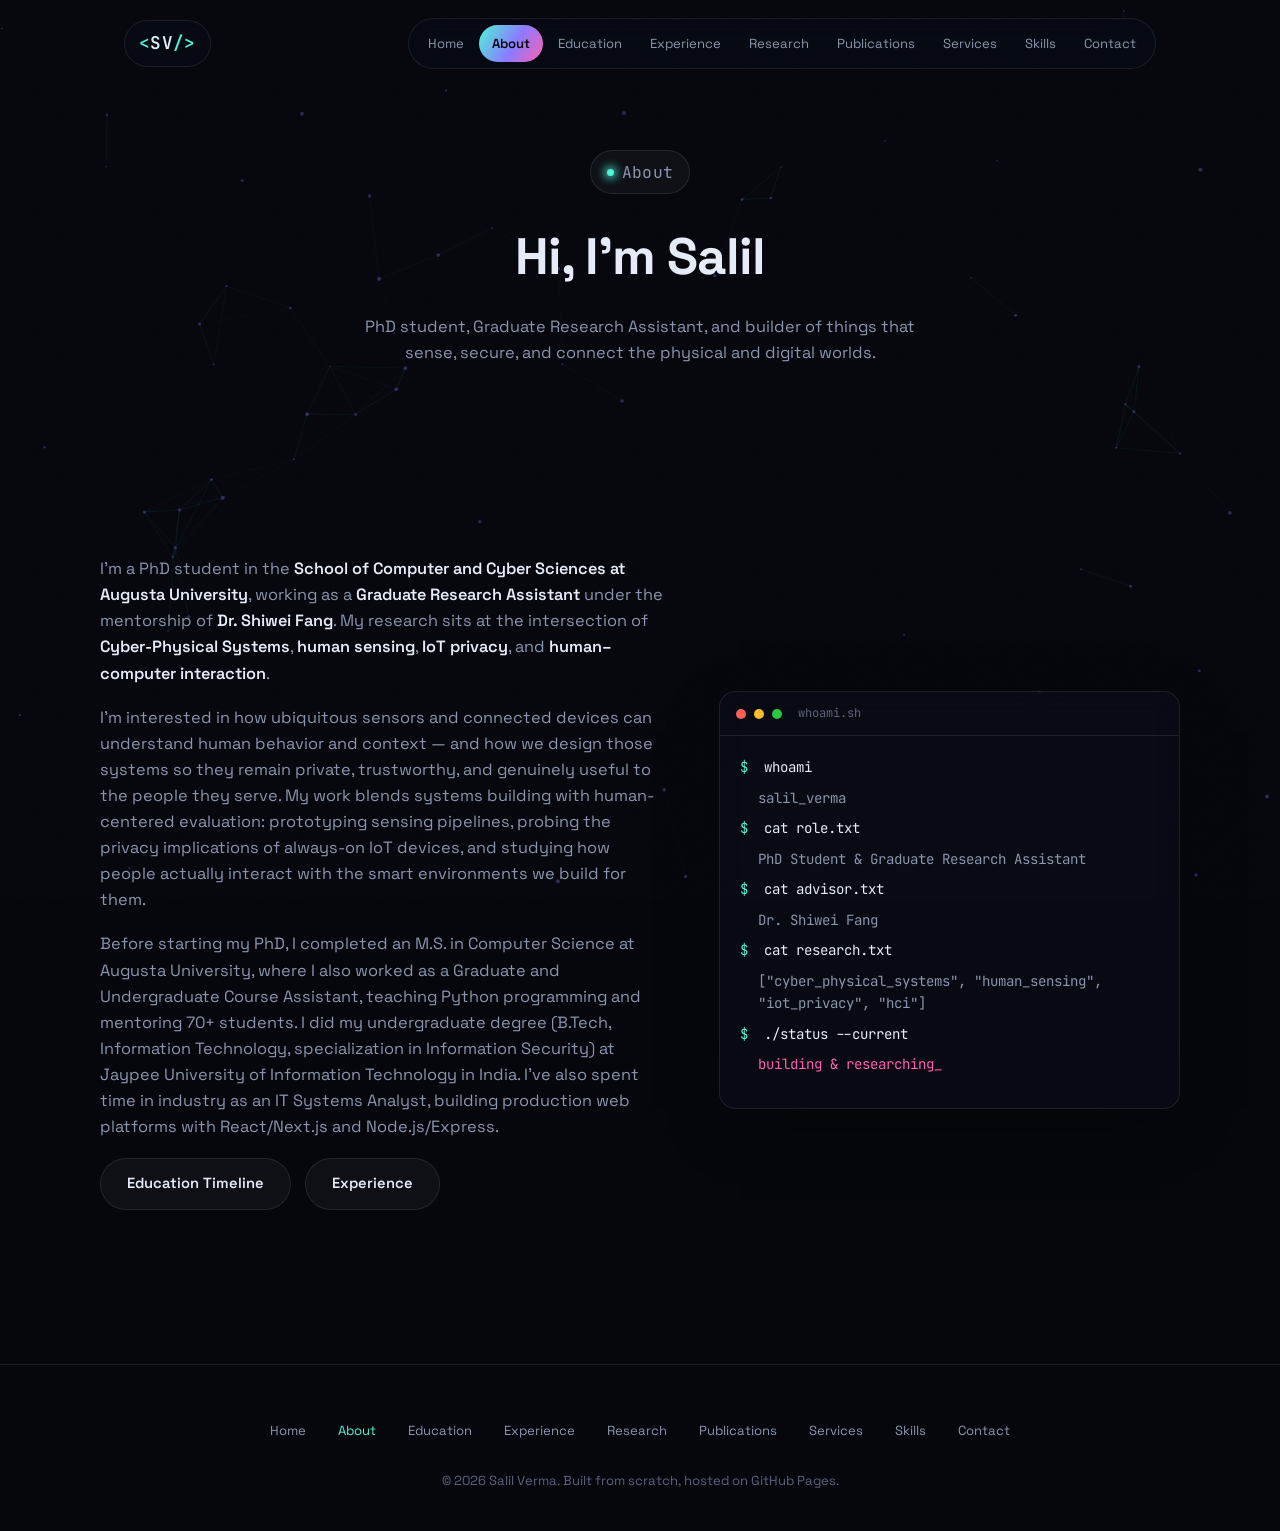
==== about.html @ 70253da7 "Split site into per-section pages; add education, experience, services Restructures the single-page " ====
<!DOCTYPE html>
<html lang="en">
<head>
<meta charset="UTF-8">
<meta name="viewport" content="width=device-width, initial-scale=1.0, viewport-fit=cover">
<title>About Salil Verma — PhD Student, Augusta University</title>
<meta name="description" content="About Salil Verma, PhD student and Graduate Research Assistant at the School of Computer and Cyber Sciences, Augusta University, working on human sensing, IoT privacy, and HCI under Dr. Shiwei Fang.">
<meta name="author" content="Salil Verma">
<meta name="robots" content="index, follow">
<link rel="canonical" href="https://salil5911.github.io/Personal_Web/about.html">

<meta property="og:type" content="profile">
<meta property="og:title" content="About Salil Verma — PhD Student, Augusta University">
<meta property="og:description" content="PhD student and Graduate Research Assistant at the School of Computer and Cyber Sciences, Augusta University, working on human sensing, IoT privacy, and HCI.">
<meta property="og:url" content="https://salil5911.github.io/Personal_Web/about.html">
<meta property="og:image" content="https://salil5911.github.io/Personal_Web/assets/img/og-image.png">
<meta property="og:site_name" content="Salil Verma">

<meta name="twitter:card" content="summary_large_image">
<meta name="twitter:title" content="About Salil Verma — PhD Student, Augusta University">
<meta name="twitter:description" content="PhD student and Graduate Research Assistant at the School of Computer and Cyber Sciences, Augusta University, working on human sensing, IoT privacy, and HCI.">
<meta name="twitter:image" content="https://salil5911.github.io/Personal_Web/assets/img/og-image.png">

<link rel="icon" type="image/svg+xml" href="assets/img/favicon.svg">
<link rel="preconnect" href="https://fonts.googleapis.com">
<link rel="preconnect" href="https://fonts.gstatic.com" crossorigin>
<link href="https://fonts.googleapis.com/css2?family=Space+Grotesk:wght@400;500;600;700&family=JetBrains+Mono:wght@400;500;600&display=swap" rel="stylesheet">
<link rel="stylesheet" href="assets/css/style.css">

<script type="application/ld+json">
{
  "@context": "https://schema.org",
  "@type": "ProfilePage",
  "mainEntity": {
    "@type": "Person",
    "name": "Salil Verma",
    "url": "https://salil5911.github.io/Personal_Web/",
    "email": "mailto:salverma@augusta.edu",
    "jobTitle": "PhD Student",
    "affiliation": { "@type": "CollegeOrUniversity", "name": "Augusta University, School of Computer and Cyber Sciences" },
    "knowsAbout": ["Human Sensing", "IoT Privacy", "Human-Computer Interaction", "Cyber-Physical Systems"],
    "sameAs": ["https://scholar.google.com/citations?user=LxXRFHMAAAAJ&hl=en", "https://github.com/salil5911"]
  }
}
</script>
</head>
<body>

<div class="noise-overlay" aria-hidden="true"></div>
<canvas id="net-canvas" aria-hidden="true"></canvas>
<div class="progress-bar" id="progress-bar" aria-hidden="true"></div>

<header class="nav-wrap">
  <nav class="nav" aria-label="Primary">
    <a href="index.html" class="nav-logo" aria-label="Salil Verma — home">
      <span class="nav-logo-bracket">&lt;</span>SV<span class="nav-logo-bracket">/&gt;</span>
    </a>
    <button class="nav-toggle" id="nav-toggle" aria-expanded="false" aria-controls="nav-links" aria-label="Toggle menu">
      <span></span><span></span><span></span>
    </button>
    <ul class="nav-links" id="nav-links">
      <li><a href="index.html">Home</a></li>
      <li><a href="about.html" class="active">About</a></li>
      <li><a href="education.html">Education</a></li>
      <li><a href="experience.html">Experience</a></li>
      <li><a href="research.html">Research</a></li>
      <li><a href="publications.html">Publications</a></li>
      <li><a href="services.html">Services</a></li>
      <li><a href="skills.html">Skills</a></li>
      <li><a href="contact.html">Contact</a></li>
    </ul>
  </nav>
</header>

<main>

  <section class="page-hero">
    <div class="page-hero-inner">
      <p class="hero-eyebrow reveal">
        <span class="dot-live" aria-hidden="true"></span>
        About
      </p>
      <h1 class="reveal">Hi, I'm Salil</h1>
      <p class="reveal">
        PhD student, Graduate Research Assistant, and builder of things that sense, secure,
        and connect the physical and digital worlds.
      </p>
    </div>
  </section>

  <section class="section">
    <div class="section-inner">
      <div class="about-grid">
        <div class="about-copy reveal">
          <p>
            I'm a PhD student in the <strong>School of Computer and Cyber Sciences at Augusta University</strong>,
            working as a <strong>Graduate Research Assistant</strong> under the mentorship of
            <strong>Dr. Shiwei Fang</strong>. My research sits at the intersection of
            <strong>Cyber-Physical Systems</strong>, <strong>human sensing</strong>, <strong>IoT privacy</strong>,
            and <strong>human&#8211;computer interaction</strong>.
          </p>
          <p>
            I'm interested in how ubiquitous sensors and connected devices can understand human behavior and
            context &mdash; and how we design those systems so they remain private, trustworthy, and genuinely
            useful to the people they serve. My work blends systems building with human-centered evaluation:
            prototyping sensing pipelines, probing the privacy implications of always-on IoT devices, and studying
            how people actually interact with the smart environments we build for them.
          </p>
          <p>
            Before starting my PhD, I completed an M.S. in Computer Science at Augusta University, where I also
            worked as a Graduate and Undergraduate Course Assistant, teaching Python programming and mentoring
            70+ students. I did my undergraduate degree (B.Tech, Information Technology, specialization in
            Information Security) at Jaypee University of Information Technology in India. I've also spent time
            in industry as an IT Systems Analyst, building production web platforms with React/Next.js and
            Node.js/Express.
          </p>
          <div class="hero-actions" style="justify-content:flex-start; margin-top: 8px;">
            <a class="btn btn-ghost" href="education.html">Education Timeline</a>
            <a class="btn btn-ghost" href="experience.html">Experience</a>
          </div>
        </div>
        <div class="about-terminal reveal" aria-hidden="true">
          <div class="terminal">
            <div class="terminal-bar">
              <span class="dot dot-r"></span><span class="dot dot-y"></span><span class="dot dot-g"></span>
              <span class="terminal-title">whoami.sh</span>
            </div>
            <div class="terminal-body">
              <p><span class="prompt">$</span> whoami</p>
              <p class="out">salil_verma</p>
              <p><span class="prompt">$</span> cat role.txt</p>
              <p class="out">PhD Student &amp; Graduate Research Assistant</p>
              <p><span class="prompt">$</span> cat advisor.txt</p>
              <p class="out">Dr. Shiwei Fang</p>
              <p><span class="prompt">$</span> cat research.txt</p>
              <p class="out">["cyber_physical_systems", "human_sensing", "iot_privacy", "hci"]</p>
              <p><span class="prompt">$</span> ./status --current</p>
              <p class="out out-accent">building &amp; researching<span class="blink-block">_</span></p>
            </div>
          </div>
        </div>
      </div>
    </div>
  </section>

</main>

<footer class="site-footer">
  <nav class="footer-links" aria-label="Footer">
    <a href="index.html">Home</a>
    <a href="about.html" class="active">About</a>
    <a href="education.html">Education</a>
    <a href="experience.html">Experience</a>
    <a href="research.html">Research</a>
    <a href="publications.html">Publications</a>
    <a href="services.html">Services</a>
    <a href="skills.html">Skills</a>
    <a href="contact.html">Contact</a>
  </nav>
  <p>&copy; <span id="year"></span> Salil Verma. Built from scratch, hosted on GitHub Pages.</p>
</footer>

<script src="assets/js/main.js"></script>
</body>
</html>
---- assets/css/style.css ----
/* ---------- design tokens ---------- */
:root {
  --bg: #05070d;
  --bg-alt: #080b14;
  --surface: rgba(255, 255, 255, 0.04);
  --surface-border: rgba(255, 255, 255, 0.09);
  --text: #e6ecf7;
  --text-dim: #8b95ab;
  --text-dimmer: #5c637a;
  --cyan: #4ff3d6;
  --violet: #8b7bff;
  --pink: #ff5fb0;
  --gradient: linear-gradient(120deg, var(--cyan), var(--violet) 55%, var(--pink));
  --font-display: "Space Grotesk", system-ui, sans-serif;
  --font-mono: "JetBrains Mono", ui-monospace, "SFMono-Regular", monospace;
  --container: 1080px;
  --radius: 16px;
  color-scheme: dark;
}

/* ---------- reset ---------- */
* { box-sizing: border-box; }
html { scroll-behavior: smooth; }
body {
  margin: 0;
  background: var(--bg);
  color: var(--text);
  font-family: var(--font-display);
  line-height: 1.6;
  -webkit-font-smoothing: antialiased;
  overflow-x: hidden;
}
img { max-width: 100%; display: block; }
a { color: inherit; text-decoration: none; }
ul { list-style: none; margin: 0; padding: 0; }
h1, h2, h3, p { margin: 0; }
[hidden] { display: none !important; }

@media (prefers-reduced-motion: reduce) {
  html { scroll-behavior: auto; }
  * { animation-duration: 0.001ms !important; animation-iteration-count: 1 !important; transition-duration: 0.001ms !important; }
}

/* ---------- background layers ---------- */
#net-canvas {
  position: fixed;
  inset: 0;
  z-index: 0;
  width: 100%;
  height: 100%;
  opacity: 0.55;
}

.noise-overlay {
  position: fixed;
  inset: 0;
  z-index: 1;
  pointer-events: none;
  opacity: 0.035;
  mix-blend-mode: overlay;
  background-image: url("data:image/svg+xml,%3Csvg xmlns='http://www.w3.org/2000/svg' width='120' height='120'%3E%3Cfilter id='n'%3E%3CfeTurbulence type='fractalNoise' baseFrequency='0.9' numOctaves='2' stitchTiles='stitch'/%3E%3C/filter%3E%3Crect width='100%25' height='100%25' filter='url(%23n)'/%3E%3C/svg%3E");
}

.progress-bar {
  position: fixed;
  top: 0; left: 0;
  height: 2px;
  width: 0%;
  background: var(--gradient);
  z-index: 60;
  transition: width 0.1s linear;
}

/* ---------- nav ---------- */
.nav-wrap {
  position: fixed;
  top: 0; left: 0; right: 0;
  z-index: 50;
  padding: env(safe-area-inset-top, 0px) 0 0;
}
.nav {
  max-width: var(--container);
  margin: 0 auto;
  display: flex;
  align-items: center;
  justify-content: space-between;
  padding: 18px 24px;
}
.nav-logo {
  font-family: var(--font-mono);
  font-weight: 600;
  font-size: 1.1rem;
  letter-spacing: 0.02em;
  padding: 8px 14px;
  border-radius: 999px;
  background: rgba(8, 12, 22, 0.6);
  backdrop-filter: blur(12px);
  border: 1px solid var(--surface-border);
}
.nav-logo-bracket { color: var(--cyan); }

.nav-links {
  display: flex;
  gap: 2px;
  padding: 6px;
  border-radius: 999px;
  background: rgba(8, 12, 22, 0.6);
  backdrop-filter: blur(12px);
  border: 1px solid var(--surface-border);
}
.nav-links a {
  display: block;
  padding: 8px 13px;
  font-size: 0.82rem;
  white-space: nowrap;
  color: var(--text-dim);
  border-radius: 999px;
  transition: color 0.25s ease, background 0.25s ease;
}
.nav-links a:hover { color: var(--text); }
.nav-links a.active {
  color: var(--bg);
  background: var(--gradient);
  font-weight: 600;
}

.nav-toggle {
  display: none;
  flex-direction: column;
  justify-content: center;
  gap: 5px;
  width: 40px;
  height: 40px;
  border-radius: 10px;
  border: 1px solid var(--surface-border);
  background: rgba(8, 12, 22, 0.6);
  cursor: pointer;
}
.nav-toggle span {
  display: block;
  width: 18px;
  height: 2px;
  margin: 0 auto;
  background: var(--text);
  transition: transform 0.25s ease, opacity 0.25s ease;
}
.nav-toggle[aria-expanded="true"] span:nth-child(1) { transform: translateY(7px) rotate(45deg); }
.nav-toggle[aria-expanded="true"] span:nth-child(2) { opacity: 0; }
.nav-toggle[aria-expanded="true"] span:nth-child(3) { transform: translateY(-7px) rotate(-45deg); }

/* ---------- layout helpers ---------- */
main, header, footer { position: relative; z-index: 2; }

.section { padding: 120px 24px; }
.section-alt { background: linear-gradient(180deg, transparent, rgba(139, 123, 255, 0.035) 30%, rgba(139, 123, 255, 0.035) 70%, transparent); }
.section-inner { max-width: var(--container); margin: 0 auto; }

.section-title {
  font-size: clamp(1.6rem, 3vw, 2.1rem);
  font-weight: 600;
  margin-bottom: 48px;
  display: flex;
  align-items: baseline;
  gap: 14px;
}
.tag-num {
  font-family: var(--font-mono);
  font-size: 0.95rem;
  color: var(--cyan);
  opacity: 0.8;
}

/* ---------- hero ---------- */
.hero {
  min-height: 100svh;
  display: flex;
  flex-direction: column;
  align-items: center;
  justify-content: center;
  padding: 140px 24px 80px;
  text-align: center;
  position: relative;
}
.hero-inner { max-width: 760px; }

.hero-eyebrow {
  display: inline-flex;
  align-items: center;
  gap: 8px;
  font-family: var(--font-mono);
  font-size: 0.8rem;
  color: var(--text-dim);
  letter-spacing: 0.02em;
  padding: 8px 16px;
  border-radius: 999px;
  border: 1px solid var(--surface-border);
  background: var(--surface);
  margin-bottom: 28px;
}
.dot-live {
  width: 7px; height: 7px;
  border-radius: 50%;
  background: var(--cyan);
  box-shadow: 0 0 10px 2px var(--cyan);
  animation: pulse 2s ease-in-out infinite;
}
@keyframes pulse { 0%, 100% { opacity: 1; } 50% { opacity: 0.35; } }

.hero-title {
  font-size: clamp(2.4rem, 7vw, 4.6rem);
  font-weight: 700;
  line-height: 1.08;
  letter-spacing: -0.02em;
  display: flex;
  flex-direction: column;
  gap: 4px;
  margin-bottom: 20px;
}
.hero-hello {
  font-size: clamp(1.1rem, 2.4vw, 1.5rem);
  font-weight: 500;
  color: var(--text-dim);
}
.gradient-text {
  background: var(--gradient);
  background-size: 200% 200%;
  -webkit-background-clip: text;
  background-clip: text;
  color: transparent;
  animation: shift 8s ease infinite;
}
@keyframes shift {
  0%, 100% { background-position: 0% 50%; }
  50% { background-position: 100% 50%; }
}

.hero-role {
  font-family: var(--font-mono);
  font-size: clamp(1rem, 2.4vw, 1.3rem);
  color: var(--cyan);
  min-height: 1.6em;
  margin-bottom: 22px;
}
.typed-cursor {
  display: inline-block;
  width: 2px;
  background: var(--cyan);
  margin-left: 3px;
  animation: blink 0.9s step-end infinite;
}
@keyframes blink { 50% { opacity: 0; } }

.hero-desc {
  color: var(--text-dim);
  font-size: 1.02rem;
  max-width: 620px;
  margin: 0 auto 36px;
}

.hero-actions {
  display: flex;
  gap: 14px;
  justify-content: center;
  flex-wrap: wrap;
  margin-bottom: 34px;
}

.btn {
  display: inline-flex;
  align-items: center;
  gap: 10px;
  padding: 13px 26px;
  border-radius: 999px;
  font-size: 0.92rem;
  font-weight: 600;
  border: 1px solid transparent;
  cursor: pointer;
  transition: transform 0.2s ease, box-shadow 0.2s ease, border-color 0.2s ease, background 0.2s ease;
  white-space: nowrap;
}
.btn svg { width: 18px; height: 18px; }
.btn-primary {
  background: var(--gradient);
  color: #050608;
  box-shadow: 0 0 0 0 rgba(79, 243, 214, 0.4);
}
.btn-primary:hover { transform: translateY(-2px); box-shadow: 0 10px 30px -8px rgba(79, 243, 214, 0.45); }
.btn-ghost {
  background: var(--surface);
  border-color: var(--surface-border);
  color: var(--text);
}
.btn-ghost:hover { border-color: var(--cyan); color: var(--cyan); transform: translateY(-2px); }
.btn-wide { width: fit-content; }

.hero-social { display: flex; gap: 18px; justify-content: center; }
.hero-social a {
  width: 42px; height: 42px;
  display: grid; place-items: center;
  border-radius: 50%;
  border: 1px solid var(--surface-border);
  background: var(--surface);
  color: var(--text-dim);
  transition: color 0.2s ease, border-color 0.2s ease, transform 0.2s ease;
}
.hero-social a svg { width: 18px; height: 18px; }
.hero-social a:hover { color: var(--cyan); border-color: var(--cyan); transform: translateY(-3px); }

.scroll-cue {
  position: absolute;
  bottom: 36px;
  left: 50%;
  transform: translateX(-50%);
  display: flex;
  flex-direction: column;
  align-items: center;
  gap: 10px;
  color: var(--text-dimmer);
  font-family: var(--font-mono);
  font-size: 0.7rem;
  letter-spacing: 0.15em;
  text-transform: uppercase;
}
.scroll-cue-line {
  width: 1px; height: 34px;
  background: linear-gradient(var(--cyan), transparent);
  animation: scrollcue 2s ease-in-out infinite;
}
@keyframes scrollcue { 0% { opacity: 0.2; } 50% { opacity: 1; } 100% { opacity: 0.2; } }

/* ---------- about ---------- */
.about-grid {
  display: grid;
  grid-template-columns: 1.1fr 0.9fr;
  gap: 56px;
  align-items: center;
}
.about-copy p { color: var(--text-dim); margin-bottom: 18px; font-size: 1.02rem; }
.about-copy strong { color: var(--text); font-weight: 600; }

.terminal {
  border-radius: var(--radius);
  overflow: hidden;
  border: 1px solid var(--surface-border);
  background: rgba(10, 13, 22, 0.75);
  backdrop-filter: blur(14px);
  box-shadow: 0 20px 60px -20px rgba(0, 0, 0, 0.6);
}
.terminal-bar {
  display: flex;
  align-items: center;
  gap: 8px;
  padding: 12px 16px;
  border-bottom: 1px solid var(--surface-border);
}
.dot { width: 10px; height: 10px; border-radius: 50%; }
.dot-r { background: #ff5f57; }
.dot-y { background: #febc2e; }
.dot-g { background: #28c840; }
.terminal-title {
  margin-left: 8px;
  font-family: var(--font-mono);
  font-size: 0.75rem;
  color: var(--text-dimmer);
}
.terminal-body { padding: 20px 20px 24px; font-family: var(--font-mono); font-size: 0.88rem; }
.terminal-body p { margin-bottom: 8px; }
.prompt { color: var(--cyan); margin-right: 8px; }
.out { color: var(--text-dim); margin-bottom: 16px; padding-left: 18px; }
.out-accent { color: var(--pink); }
.blink-block { animation: blink 0.9s step-end infinite; }

/* ---------- cards ---------- */
.card-grid {
  display: grid;
  grid-template-columns: repeat(3, 1fr);
  gap: 24px;
}
.card {
  padding: 32px 26px;
  border-radius: var(--radius);
  background: var(--surface);
  border: 1px solid var(--surface-border);
  backdrop-filter: blur(10px);
  transition: transform 0.3s ease, border-color 0.3s ease, background 0.3s ease;
}
.card:hover {
  transform: translateY(-6px);
  border-color: rgba(79, 243, 214, 0.35);
  background: rgba(255, 255, 255, 0.06);
}
.card-icon {
  width: 48px; height: 48px;
  display: grid; place-items: center;
  border-radius: 12px;
  margin-bottom: 20px;
  color: var(--cyan);
  background: linear-gradient(135deg, rgba(79, 243, 214, 0.12), rgba(139, 123, 255, 0.12));
  border: 1px solid rgba(79, 243, 214, 0.2);
}
.card-icon svg { width: 24px; height: 24px; }
.card h3 { font-size: 1.1rem; font-weight: 600; margin-bottom: 10px; }
.card p { color: var(--text-dim); font-size: 0.94rem; }

/* ---------- publications ---------- */
.pub-panel {
  display: flex;
  align-items: center;
  justify-content: space-between;
  gap: 32px;
  flex-wrap: wrap;
  padding: 44px;
  border-radius: 20px;
  background: linear-gradient(135deg, rgba(79, 243, 214, 0.06), rgba(139, 123, 255, 0.06));
  border: 1px solid var(--surface-border);
}
.pub-panel-text { flex: 1; min-width: 260px; color: var(--text-dim); font-size: 1.02rem; }

/* ---------- skills ---------- */
.skills-wrap { display: grid; gap: 32px; }
.skill-group h3 {
  font-family: var(--font-mono);
  font-size: 0.85rem;
  color: var(--text-dimmer);
  text-transform: uppercase;
  letter-spacing: 0.08em;
  margin-bottom: 14px;
}
.chip-row { display: flex; flex-wrap: wrap; gap: 10px; }
.chip {
  padding: 9px 16px;
  border-radius: 999px;
  font-size: 0.86rem;
  border: 1px solid var(--surface-border);
  background: var(--surface);
  color: var(--text-dim);
  transition: color 0.2s ease, border-color 0.2s ease;
}
.chip:hover { color: var(--cyan); border-color: var(--cyan); }

/* ---------- contact ---------- */
.contact-grid { text-align: center; }
.contact-lead {
  max-width: 520px;
  margin: 0 auto 36px;
  color: var(--text-dim);
  font-size: 1.05rem;
}
.contact-links {
  display: flex;
  gap: 16px;
  justify-content: center;
  flex-wrap: wrap;
}
.contact-link {
  display: inline-flex;
  align-items: center;
  gap: 10px;
  padding: 14px 22px;
  border-radius: 999px;
  border: 1px solid var(--surface-border);
  background: var(--surface);
  font-size: 0.92rem;
  font-weight: 500;
  transition: transform 0.2s ease, border-color 0.2s ease, color 0.2s ease;
}
.contact-link svg { width: 18px; height: 18px; color: var(--cyan); }
.contact-link:hover { transform: translateY(-3px); border-color: var(--cyan); color: var(--cyan); }

/* ---------- footer ---------- */
.site-footer {
  padding: 48px 24px 40px;
  padding-bottom: calc(40px + env(safe-area-inset-bottom, 0px));
  text-align: center;
  color: var(--text-dimmer);
  font-size: 0.82rem;
  border-top: 1px solid var(--surface-border);
}
.footer-links {
  display: flex;
  flex-wrap: wrap;
  justify-content: center;
  gap: 8px 4px;
  margin-bottom: 22px;
}
.footer-links a {
  padding: 7px 14px;
  font-size: 0.82rem;
  color: var(--text-dim);
  border-radius: 999px;
  transition: color 0.2s ease, background 0.2s ease;
}
.footer-links a:hover { color: var(--cyan); background: var(--surface); }
.footer-links a.active { color: var(--cyan); }
.site-footer p { max-width: 480px; margin: 0 auto; }

/* ---------- page hero (sub-pages) ---------- */
.page-hero {
  padding: 150px 24px 70px;
  text-align: center;
}
.page-hero-inner { max-width: 720px; margin: 0 auto; }
.page-hero .hero-eyebrow { margin-bottom: 22px; }
.page-hero h1 {
  font-size: clamp(2rem, 5vw, 3.2rem);
  font-weight: 700;
  letter-spacing: -0.02em;
  margin-bottom: 16px;
}
.page-hero p {
  color: var(--text-dim);
  font-size: 1.02rem;
  max-width: 600px;
  margin: 0 auto;
}

/* ---------- explore hub grid (home) ---------- */
.explore-grid {
  display: grid;
  grid-template-columns: repeat(3, 1fr);
  gap: 20px;
}
.explore-card {
  display: flex;
  flex-direction: column;
  gap: 10px;
  padding: 26px;
  border-radius: var(--radius);
  background: var(--surface);
  border: 1px solid var(--surface-border);
  transition: transform 0.3s ease, border-color 0.3s ease, background 0.3s ease;
}
.explore-card:hover { transform: translateY(-6px); border-color: rgba(79, 243, 214, 0.35); background: rgba(255, 255, 255, 0.06); }
.explore-card-top { display: flex; align-items: center; justify-content: space-between; }
.explore-card-icon {
  width: 40px; height: 40px;
  display: grid; place-items: center;
  border-radius: 10px;
  color: var(--cyan);
  background: linear-gradient(135deg, rgba(79, 243, 214, 0.12), rgba(139, 123, 255, 0.12));
  border: 1px solid rgba(79, 243, 214, 0.2);
}
.explore-card-icon svg { width: 20px; height: 20px; }
.explore-card-arrow { color: var(--text-dimmer); transition: transform 0.25s ease, color 0.25s ease; }
.explore-card-arrow svg { width: 18px; height: 18px; }
.explore-card:hover .explore-card-arrow { color: var(--cyan); transform: translate(3px, -3px); }
.explore-card h3 { font-size: 1.05rem; font-weight: 600; }
.explore-card p { color: var(--text-dim); font-size: 0.9rem; }

/* ---------- quick stats strip ---------- */
.stat-strip {
  display: grid;
  grid-template-columns: repeat(4, 1fr);
  gap: 16px;
  margin: 56px 0;
}
.stat-item {
  text-align: center;
  padding: 22px 12px;
  border-radius: var(--radius);
  background: var(--surface);
  border: 1px solid var(--surface-border);
}
.stat-item strong {
  display: block;
  font-size: 1.7rem;
  font-weight: 700;
  background: var(--gradient);
  -webkit-background-clip: text;
  background-clip: text;
  color: transparent;
  margin-bottom: 4px;
}
.stat-item span { font-size: 0.78rem; color: var(--text-dim); }

/* ---------- timeline (education / experience) ---------- */
.timeline { position: relative; padding-left: 32px; }
.timeline::before {
  content: "";
  position: absolute;
  left: 5px; top: 6px; bottom: 6px;
  width: 1px;
  background: linear-gradient(var(--cyan), var(--violet), var(--pink));
  opacity: 0.4;
}
.timeline-item { position: relative; padding-bottom: 44px; }
.timeline-item:last-child { padding-bottom: 0; }
.timeline-dot {
  position: absolute;
  left: -32px; top: 6px;
  width: 11px; height: 11px;
  border-radius: 50%;
  background: var(--bg);
  border: 2px solid var(--cyan);
  box-shadow: 0 0 0 4px rgba(79, 243, 214, 0.12);
}
.timeline-item.is-current .timeline-dot {
  background: var(--cyan);
  box-shadow: 0 0 0 4px rgba(79, 243, 214, 0.22), 0 0 14px 2px var(--cyan);
}
.timeline-card {
  padding: 26px 28px;
  border-radius: var(--radius);
  background: var(--surface);
  border: 1px solid var(--surface-border);
}
.timeline-date {
  display: inline-block;
  font-family: var(--font-mono);
  font-size: 0.76rem;
  letter-spacing: 0.04em;
  color: var(--cyan);
  padding: 4px 12px;
  border-radius: 999px;
  background: rgba(79, 243, 214, 0.08);
  border: 1px solid rgba(79, 243, 214, 0.2);
  margin-bottom: 14px;
}
.timeline-card h3 { font-size: 1.15rem; font-weight: 600; margin-bottom: 4px; }
.timeline-org { color: var(--text-dim); font-size: 0.92rem; margin-bottom: 4px; }
.timeline-meta { color: var(--text-dimmer); font-size: 0.82rem; margin-bottom: 14px; font-family: var(--font-mono); }
.timeline-card ul { display: flex; flex-direction: column; gap: 8px; }
.timeline-card li {
  color: var(--text-dim);
  font-size: 0.92rem;
  padding-left: 18px;
  position: relative;
}
.timeline-card li::before {
  content: "";
  position: absolute;
  left: 0; top: 0.6em;
  width: 6px; height: 1px;
  background: var(--cyan);
}

/* ---------- publications ---------- */
.pub-intro {
  display: flex;
  align-items: center;
  justify-content: space-between;
  gap: 24px;
  flex-wrap: wrap;
  padding: 30px 36px;
  border-radius: 20px;
  background: linear-gradient(135deg, rgba(79, 243, 214, 0.06), rgba(139, 123, 255, 0.06));
  border: 1px solid var(--surface-border);
  margin-bottom: 56px;
}
.pub-intro p { color: var(--text-dim); flex: 1; min-width: 240px; }

.pub-group-title {
  font-family: var(--font-mono);
  font-size: 0.82rem;
  letter-spacing: 0.08em;
  text-transform: uppercase;
  color: var(--text-dimmer);
  margin: 40px 0 18px;
}
.pub-group-title:first-of-type { margin-top: 0; }

.pub-list { display: flex; flex-direction: column; gap: 14px; }
.pub-card {
  padding: 22px 26px;
  border-radius: var(--radius);
  background: var(--surface);
  border: 1px solid var(--surface-border);
  transition: border-color 0.25s ease, background 0.25s ease;
}
.pub-card:hover { border-color: rgba(79, 243, 214, 0.3); background: rgba(255, 255, 255, 0.055); }
.pub-card-title { font-size: 1rem; font-weight: 600; margin-bottom: 8px; line-height: 1.45; }
.pub-card-authors { color: var(--text-dim); font-size: 0.88rem; margin-bottom: 6px; }
.pub-card-authors strong { color: var(--text); font-weight: 600; }
.pub-card-venue { color: var(--text-dimmer); font-size: 0.85rem; font-family: var(--font-mono); }
.pub-card-foot { display: flex; align-items: center; gap: 14px; margin-top: 12px; flex-wrap: wrap; }
.pub-status {
  font-family: var(--font-mono);
  font-size: 0.72rem;
  letter-spacing: 0.04em;
  padding: 3px 10px;
  border-radius: 999px;
  border: 1px solid var(--surface-border);
  color: var(--text-dimmer);
}
.pub-status.is-review { color: var(--violet); border-color: rgba(139, 123, 255, 0.35); }
.pub-status.is-forthcoming { color: var(--pink); border-color: rgba(255, 95, 176, 0.35); }
.pub-doi { font-size: 0.82rem; color: var(--cyan); }
.pub-doi:hover { text-decoration: underline; }

/* ---------- services ---------- */
.service-list { display: flex; flex-direction: column; gap: 18px; }
.service-card {
  display: flex;
  gap: 20px;
  padding: 28px;
  border-radius: var(--radius);
  background: var(--surface);
  border: 1px solid var(--surface-border);
}
.service-icon {
  flex-shrink: 0;
  width: 46px; height: 46px;
  display: grid; place-items: center;
  border-radius: 12px;
  color: var(--cyan);
  background: linear-gradient(135deg, rgba(79, 243, 214, 0.12), rgba(139, 123, 255, 0.12));
  border: 1px solid rgba(79, 243, 214, 0.2);
}
.service-icon svg { width: 22px; height: 22px; }
.service-body h3 { font-size: 1.05rem; font-weight: 600; margin-bottom: 6px; }
.service-body p { color: var(--text-dim); font-size: 0.92rem; margin-bottom: 10px; }
.service-tag {
  display: inline-block;
  font-family: var(--font-mono);
  font-size: 0.72rem;
  color: var(--text-dimmer);
  padding: 3px 10px;
  border-radius: 999px;
  border: 1px solid var(--surface-border);
  margin-right: 8px;
}
.service-link { color: var(--cyan); font-size: 0.88rem; }
.service-link:hover { text-decoration: underline; }

/* ---------- reveal animation ---------- */
.reveal {
  opacity: 0;
  transform: translateY(24px);
  transition: opacity 0.7s ease, transform 0.7s ease;
}
.reveal.is-visible { opacity: 1; transform: translateY(0); }
.hero .reveal { transition-delay: calc(var(--reveal-i, 0) * 0.08s); }

/* ---------- responsive ---------- */
@media (max-width: 860px) {
  .about-grid { grid-template-columns: 1fr; }
  .card-grid { grid-template-columns: 1fr; }
  .explore-grid { grid-template-columns: 1fr 1fr; }
  .stat-strip { grid-template-columns: 1fr 1fr; }
  .service-card { flex-direction: column; }
}

@media (max-width: 520px) {
  .explore-grid { grid-template-columns: 1fr; }
  .timeline { padding-left: 24px; }
  .timeline-dot { left: -24px; }
}

@media (max-width: 1040px) {
  .nav-toggle { display: flex; }
  .nav-links {
    position: absolute;
    top: calc(100% + 10px);
    right: 24px;
    left: 24px;
    flex-direction: column;
    gap: 2px;
    padding: 10px;
    border-radius: 18px;
    opacity: 0;
    pointer-events: none;
    transform: translateY(-8px);
    transition: opacity 0.25s ease, transform 0.25s ease;
  }
  .nav-links.is-open {
    opacity: 1;
    pointer-events: auto;
    transform: translateY(0);
  }
  .nav-links a { padding: 12px 16px; }
  .section { padding: 90px 20px; }
  .pub-panel { padding: 30px 24px; justify-content: center; text-align: center; }
}

@media (max-width: 420px) {
  .hero-social { gap: 12px; }
}
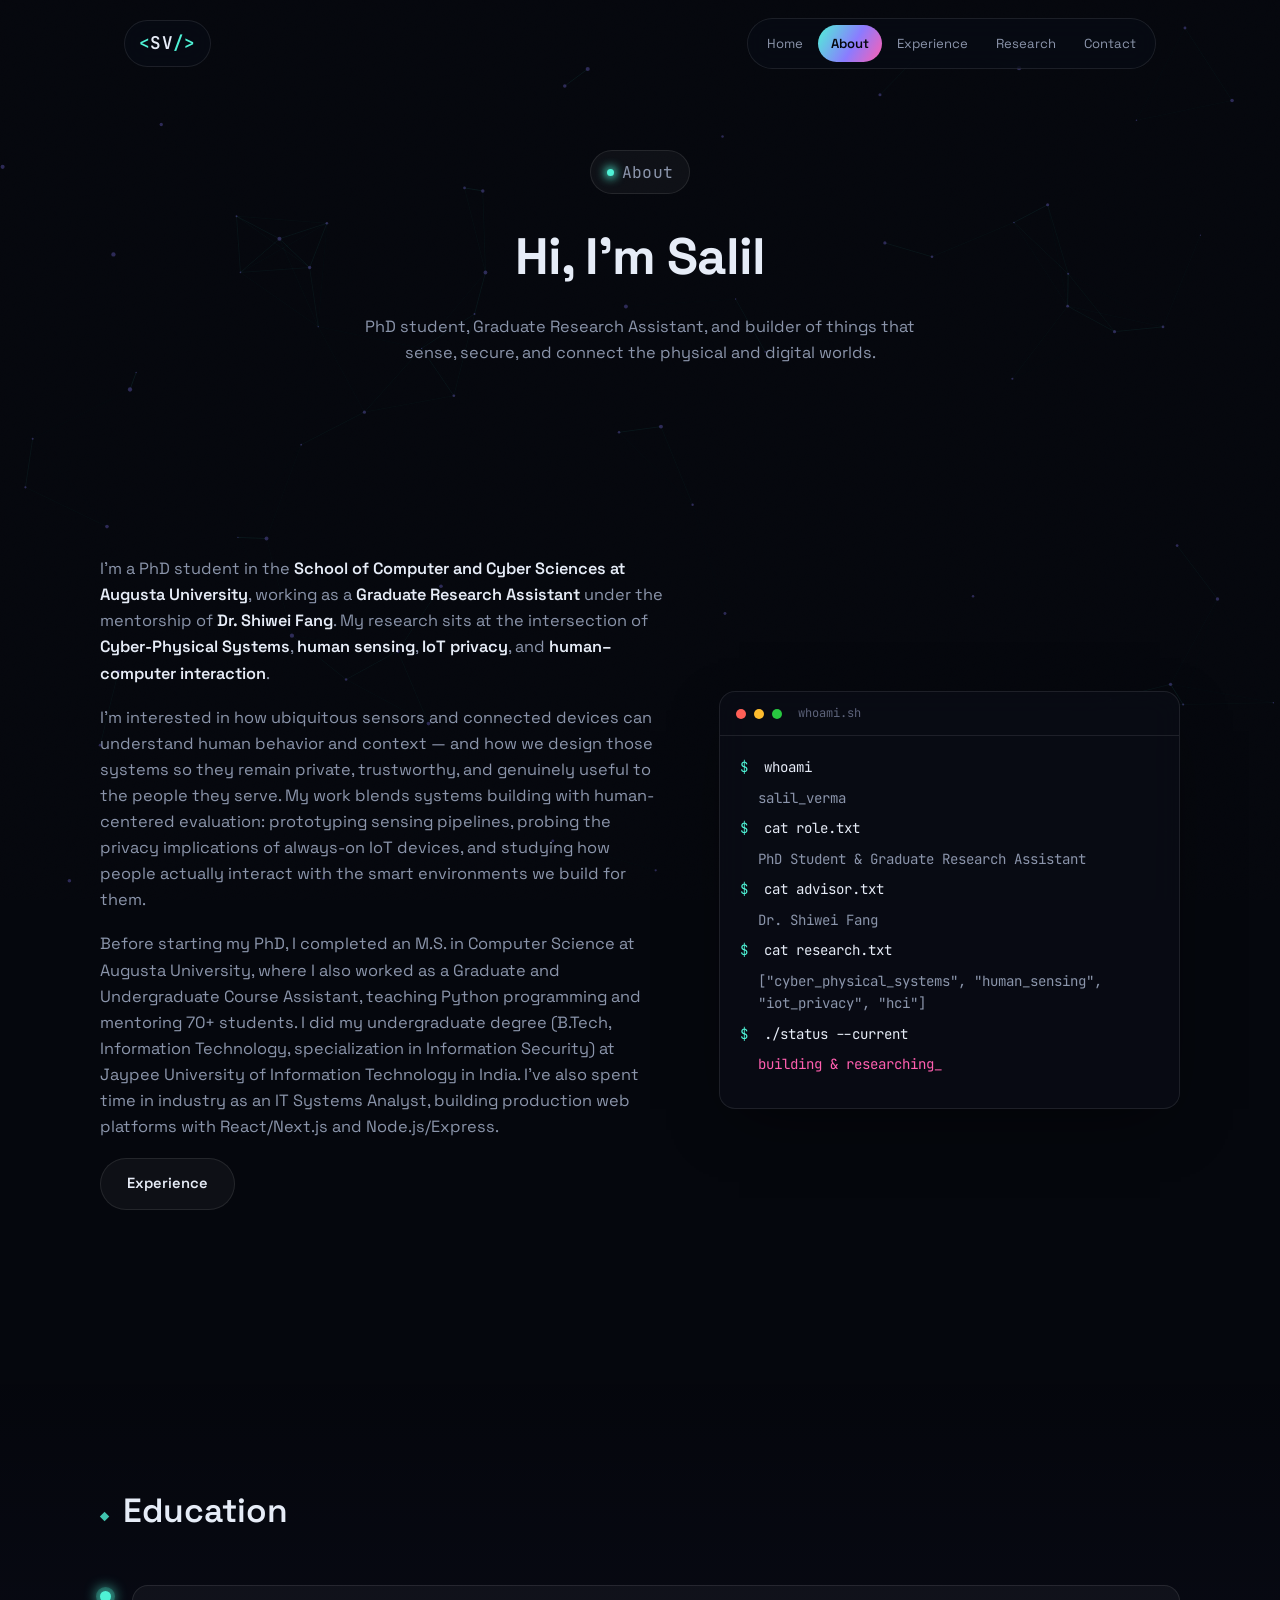
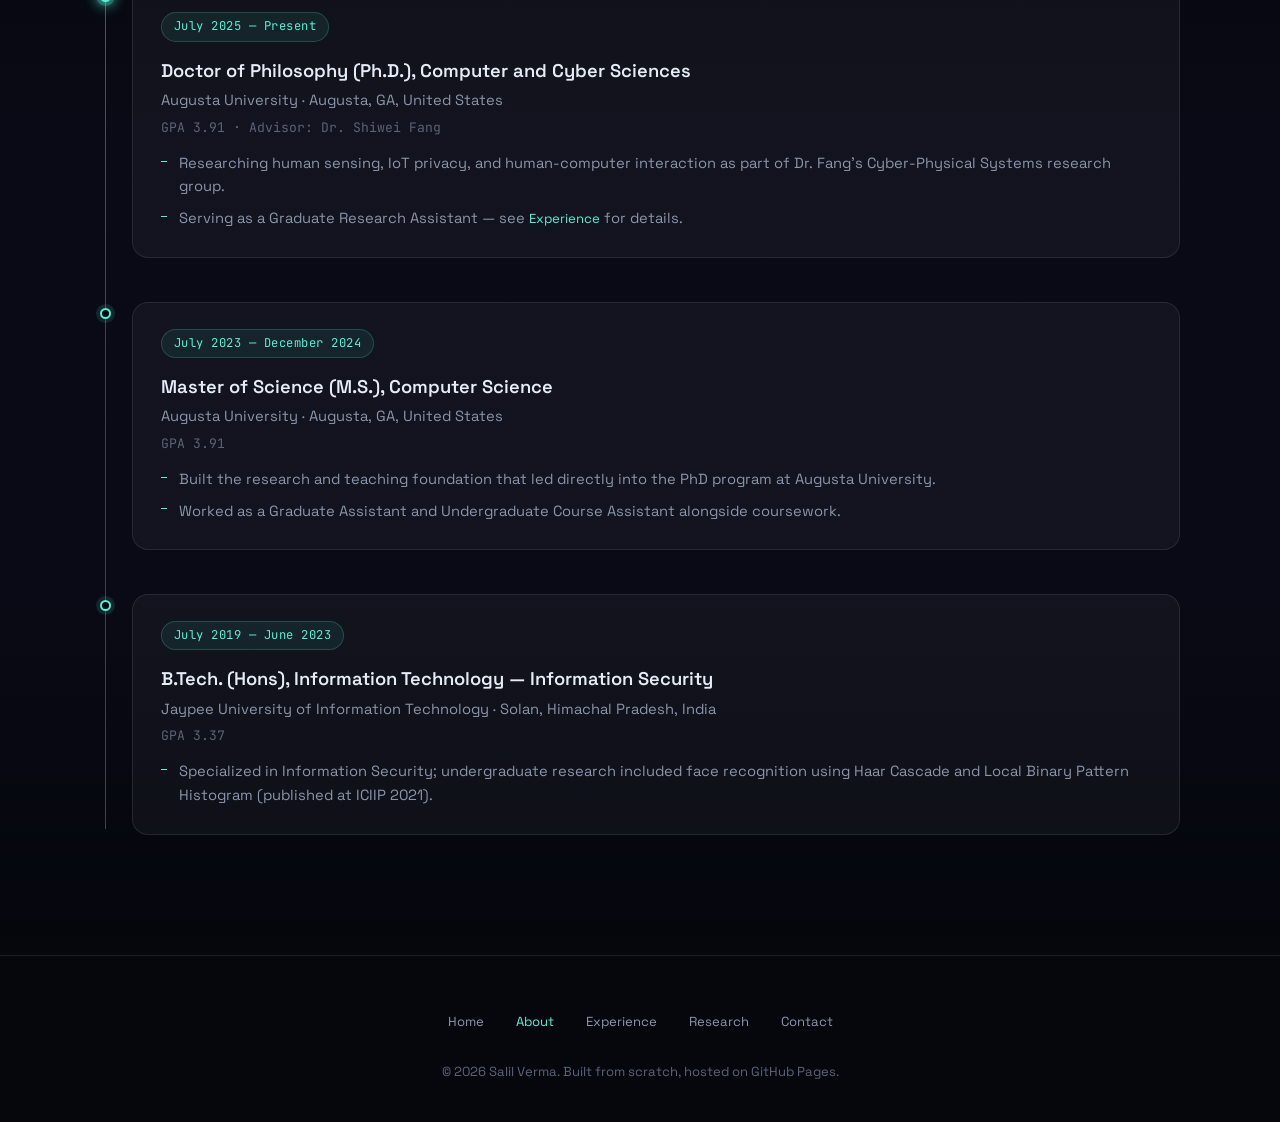
==== commit b44d0a0b: "Consolidate nav to Home/About/Experience/Research/Contact Removes Education, Skills, Publications, a" ====
--- a/about.html
+++ b/about.html
@@ -4,7 +4,7 @@
 <meta charset="UTF-8">
 <meta name="viewport" content="width=device-width, initial-scale=1.0, viewport-fit=cover">
 <title>About Salil Verma — PhD Student, Augusta University</title>
-<meta name="description" content="About Salil Verma, PhD student and Graduate Research Assistant at the School of Computer and Cyber Sciences, Augusta University, working on human sensing, IoT privacy, and HCI under Dr. Shiwei Fang.">
+<meta name="description" content="About Salil Verma, PhD student and Graduate Research Assistant at the School of Computer and Cyber Sciences, Augusta University: background, research focus, and education (PhD, M.S., B.Tech).">
 <meta name="author" content="Salil Verma">
 <meta name="robots" content="index, follow">
 <link rel="canonical" href="https://salil5911.github.io/Personal_Web/about.html">
@@ -39,6 +39,10 @@
     "jobTitle": "PhD Student",
     "affiliation": { "@type": "CollegeOrUniversity", "name": "Augusta University, School of Computer and Cyber Sciences" },
     "knowsAbout": ["Human Sensing", "IoT Privacy", "Human-Computer Interaction", "Cyber-Physical Systems"],
+    "alumniOf": [
+      { "@type": "CollegeOrUniversity", "name": "Augusta University" },
+      { "@type": "CollegeOrUniversity", "name": "Jaypee University of Information Technology" }
+    ],
     "sameAs": ["https://scholar.google.com/citations?user=LxXRFHMAAAAJ&hl=en", "https://github.com/salil5911"]
   }
 }
@@ -61,12 +65,8 @@
     <ul class="nav-links" id="nav-links">
       <li><a href="index.html">Home</a></li>
       <li><a href="about.html" class="active">About</a></li>
-      <li><a href="education.html">Education</a></li>
       <li><a href="experience.html">Experience</a></li>
       <li><a href="research.html">Research</a></li>
-      <li><a href="publications.html">Publications</a></li>
-      <li><a href="services.html">Services</a></li>
-      <li><a href="skills.html">Skills</a></li>
       <li><a href="contact.html">Contact</a></li>
     </ul>
   </nav>
@@ -115,7 +115,6 @@
             Node.js/Express.
           </p>
           <div class="hero-actions" style="justify-content:flex-start; margin-top: 8px;">
-            <a class="btn btn-ghost" href="education.html">Education Timeline</a>
             <a class="btn btn-ghost" href="experience.html">Experience</a>
           </div>
         </div>
@@ -143,18 +142,64 @@
     </div>
   </section>
 
+  <section class="section section-alt">
+    <div class="section-inner">
+      <h2 class="section-title reveal"><span class="tag-num">&#9670;</span> Education</h2>
+      <div class="timeline">
+
+        <div class="timeline-item is-current reveal">
+          <span class="timeline-dot" aria-hidden="true"></span>
+          <div class="timeline-card">
+            <span class="timeline-date">July 2025 — Present</span>
+            <h3>Doctor of Philosophy (Ph.D.), Computer and Cyber Sciences</h3>
+            <p class="timeline-org">Augusta University &middot; Augusta, GA, United States</p>
+            <p class="timeline-meta">GPA 3.91 &middot; Advisor: Dr. Shiwei Fang</p>
+            <ul>
+              <li>Researching human sensing, IoT privacy, and human-computer interaction as part of Dr. Fang's Cyber-Physical Systems research group.</li>
+              <li>Serving as a Graduate Research Assistant &mdash; see <a href="experience.html" class="pub-doi">Experience</a> for details.</li>
+            </ul>
+          </div>
+        </div>
+
+        <div class="timeline-item reveal">
+          <span class="timeline-dot" aria-hidden="true"></span>
+          <div class="timeline-card">
+            <span class="timeline-date">July 2023 — December 2024</span>
+            <h3>Master of Science (M.S.), Computer Science</h3>
+            <p class="timeline-org">Augusta University &middot; Augusta, GA, United States</p>
+            <p class="timeline-meta">GPA 3.91</p>
+            <ul>
+              <li>Built the research and teaching foundation that led directly into the PhD program at Augusta University.</li>
+              <li>Worked as a Graduate Assistant and Undergraduate Course Assistant alongside coursework.</li>
+            </ul>
+          </div>
+        </div>
+
+        <div class="timeline-item reveal">
+          <span class="timeline-dot" aria-hidden="true"></span>
+          <div class="timeline-card">
+            <span class="timeline-date">July 2019 — June 2023</span>
+            <h3>B.Tech. (Hons), Information Technology &mdash; Information Security</h3>
+            <p class="timeline-org">Jaypee University of Information Technology &middot; Solan, Himachal Pradesh, India</p>
+            <p class="timeline-meta">GPA 3.37</p>
+            <ul>
+              <li>Specialized in Information Security; undergraduate research included face recognition using Haar Cascade and Local Binary Pattern Histogram (published at ICIIP 2021).</li>
+            </ul>
+          </div>
+        </div>
+
+      </div>
+    </div>
+  </section>
+
 </main>
 
 <footer class="site-footer">
   <nav class="footer-links" aria-label="Footer">
     <a href="index.html">Home</a>
     <a href="about.html" class="active">About</a>
-    <a href="education.html">Education</a>
     <a href="experience.html">Experience</a>
     <a href="research.html">Research</a>
-    <a href="publications.html">Publications</a>
-    <a href="services.html">Services</a>
-    <a href="skills.html">Skills</a>
     <a href="contact.html">Contact</a>
   </nav>
   <p>&copy; <span id="year"></span> Salil Verma. Built from scratch, hosted on GitHub Pages.</p>
--- a/assets/css/style.css
+++ b/assets/css/style.css
@@ -178,10 +178,92 @@
   align-items: center;
   justify-content: center;
   padding: 140px 24px 80px;
-  text-align: center;
   position: relative;
 }
 .hero-inner { max-width: 760px; }
+
+.hero-grid {
+  display: grid;
+  grid-template-columns: 1.15fr 0.85fr;
+  grid-template-areas: "copy portrait";
+  align-items: center;
+  gap: 56px;
+  max-width: 1080px;
+  width: 100%;
+  text-align: left;
+}
+.hero-copy { grid-area: copy; }
+.hero-portrait { grid-area: portrait; display: flex; justify-content: center; }
+.hero-copy .hero-desc { margin: 0 0 36px; }
+.hero-copy .hero-actions,
+.hero-copy .hero-social { justify-content: flex-start; }
+
+/* ---------- portrait frame ---------- */
+.portrait-wrap {
+  position: relative;
+  width: min(300px, 72vw);
+}
+.portrait-frame {
+  position: relative;
+  aspect-ratio: 4 / 5;
+  border-radius: 22px;
+  padding: 3px;
+  background: var(--gradient);
+  background-size: 200% 200%;
+  animation: shift 8s ease infinite;
+  box-shadow: 0 25px 70px -25px rgba(79, 243, 214, 0.35);
+}
+.portrait-frame-inner {
+  position: relative;
+  width: 100%;
+  height: 100%;
+  border-radius: 20px;
+  overflow: hidden;
+  background: var(--bg);
+}
+.portrait-frame-inner img {
+  width: 100%;
+  height: 100%;
+  object-fit: cover;
+  display: block;
+}
+.portrait-scanline {
+  position: absolute;
+  inset: 0;
+  background: linear-gradient(rgba(79, 243, 214, 0.09) 50%, transparent 50%);
+  background-size: 100% 4px;
+  pointer-events: none;
+  mix-blend-mode: overlay;
+}
+.corner {
+  position: absolute;
+  width: 22px;
+  height: 22px;
+  border: 2px solid var(--cyan);
+  opacity: 0.85;
+}
+.corner-tl { top: -9px; left: -9px; border-right: none; border-bottom: none; border-radius: 6px 0 0 0; }
+.corner-br { bottom: -9px; right: -9px; border-left: none; border-top: none; border-radius: 0 0 6px 0; }
+
+.portrait-tag {
+  position: absolute;
+  left: 50%;
+  bottom: -18px;
+  transform: translateX(-50%);
+  display: inline-flex;
+  align-items: center;
+  gap: 6px;
+  white-space: nowrap;
+  padding: 8px 16px;
+  border-radius: 999px;
+  font-family: var(--font-mono);
+  font-size: 0.72rem;
+  color: var(--text-dim);
+  background: rgba(8, 12, 22, 0.85);
+  backdrop-filter: blur(10px);
+  border: 1px solid var(--surface-border);
+}
+.portrait-tag svg { width: 12px; height: 12px; color: var(--cyan); flex-shrink: 0; }
 
 .hero-eyebrow {
   display: inline-flex;
@@ -402,42 +484,6 @@
 .card h3 { font-size: 1.1rem; font-weight: 600; margin-bottom: 10px; }
 .card p { color: var(--text-dim); font-size: 0.94rem; }
 
-/* ---------- publications ---------- */
-.pub-panel {
-  display: flex;
-  align-items: center;
-  justify-content: space-between;
-  gap: 32px;
-  flex-wrap: wrap;
-  padding: 44px;
-  border-radius: 20px;
-  background: linear-gradient(135deg, rgba(79, 243, 214, 0.06), rgba(139, 123, 255, 0.06));
-  border: 1px solid var(--surface-border);
-}
-.pub-panel-text { flex: 1; min-width: 260px; color: var(--text-dim); font-size: 1.02rem; }
-
-/* ---------- skills ---------- */
-.skills-wrap { display: grid; gap: 32px; }
-.skill-group h3 {
-  font-family: var(--font-mono);
-  font-size: 0.85rem;
-  color: var(--text-dimmer);
-  text-transform: uppercase;
-  letter-spacing: 0.08em;
-  margin-bottom: 14px;
-}
-.chip-row { display: flex; flex-wrap: wrap; gap: 10px; }
-.chip {
-  padding: 9px 16px;
-  border-radius: 999px;
-  font-size: 0.86rem;
-  border: 1px solid var(--surface-border);
-  background: var(--surface);
-  color: var(--text-dim);
-  transition: color 0.2s ease, border-color 0.2s ease;
-}
-.chip:hover { color: var(--cyan); border-color: var(--cyan); }
-
 /* ---------- contact ---------- */
 .contact-grid { text-align: center; }
 .contact-lead {
@@ -517,8 +563,10 @@
 /* ---------- explore hub grid (home) ---------- */
 .explore-grid {
   display: grid;
-  grid-template-columns: repeat(3, 1fr);
+  grid-template-columns: repeat(2, 1fr);
   gap: 20px;
+  max-width: 760px;
+  margin: 0 auto;
 }
 .explore-card {
   display: flex;
@@ -546,32 +594,6 @@
 .explore-card:hover .explore-card-arrow { color: var(--cyan); transform: translate(3px, -3px); }
 .explore-card h3 { font-size: 1.05rem; font-weight: 600; }
 .explore-card p { color: var(--text-dim); font-size: 0.9rem; }
-
-/* ---------- quick stats strip ---------- */
-.stat-strip {
-  display: grid;
-  grid-template-columns: repeat(4, 1fr);
-  gap: 16px;
-  margin: 56px 0;
-}
-.stat-item {
-  text-align: center;
-  padding: 22px 12px;
-  border-radius: var(--radius);
-  background: var(--surface);
-  border: 1px solid var(--surface-border);
-}
-.stat-item strong {
-  display: block;
-  font-size: 1.7rem;
-  font-weight: 700;
-  background: var(--gradient);
-  -webkit-background-clip: text;
-  background-clip: text;
-  color: transparent;
-  margin-bottom: 4px;
-}
-.stat-item span { font-size: 0.78rem; color: var(--text-dim); }
 
 /* ---------- timeline (education / experience) ---------- */
 .timeline { position: relative; padding-left: 32px; }
@@ -649,41 +671,6 @@
 }
 .pub-intro p { color: var(--text-dim); flex: 1; min-width: 240px; }
 
-.pub-group-title {
-  font-family: var(--font-mono);
-  font-size: 0.82rem;
-  letter-spacing: 0.08em;
-  text-transform: uppercase;
-  color: var(--text-dimmer);
-  margin: 40px 0 18px;
-}
-.pub-group-title:first-of-type { margin-top: 0; }
-
-.pub-list { display: flex; flex-direction: column; gap: 14px; }
-.pub-card {
-  padding: 22px 26px;
-  border-radius: var(--radius);
-  background: var(--surface);
-  border: 1px solid var(--surface-border);
-  transition: border-color 0.25s ease, background 0.25s ease;
-}
-.pub-card:hover { border-color: rgba(79, 243, 214, 0.3); background: rgba(255, 255, 255, 0.055); }
-.pub-card-title { font-size: 1rem; font-weight: 600; margin-bottom: 8px; line-height: 1.45; }
-.pub-card-authors { color: var(--text-dim); font-size: 0.88rem; margin-bottom: 6px; }
-.pub-card-authors strong { color: var(--text); font-weight: 600; }
-.pub-card-venue { color: var(--text-dimmer); font-size: 0.85rem; font-family: var(--font-mono); }
-.pub-card-foot { display: flex; align-items: center; gap: 14px; margin-top: 12px; flex-wrap: wrap; }
-.pub-status {
-  font-family: var(--font-mono);
-  font-size: 0.72rem;
-  letter-spacing: 0.04em;
-  padding: 3px 10px;
-  border-radius: 999px;
-  border: 1px solid var(--surface-border);
-  color: var(--text-dimmer);
-}
-.pub-status.is-review { color: var(--violet); border-color: rgba(139, 123, 255, 0.35); }
-.pub-status.is-forthcoming { color: var(--pink); border-color: rgba(255, 95, 176, 0.35); }
 .pub-doi { font-size: 0.82rem; color: var(--cyan); }
 .pub-doi:hover { text-decoration: underline; }
 
@@ -735,9 +722,18 @@
 @media (max-width: 860px) {
   .about-grid { grid-template-columns: 1fr; }
   .card-grid { grid-template-columns: 1fr; }
-  .explore-grid { grid-template-columns: 1fr 1fr; }
-  .stat-strip { grid-template-columns: 1fr 1fr; }
   .service-card { flex-direction: column; }
+
+  .hero-grid {
+    grid-template-columns: 1fr;
+    grid-template-areas: "portrait" "copy";
+    text-align: center;
+    gap: 44px;
+  }
+  .hero-copy .hero-desc { margin: 0 auto 36px; }
+  .hero-copy .hero-actions,
+  .hero-copy .hero-social { justify-content: center; }
+  .portrait-wrap { margin: 0 auto 12px; }
 }
 
 @media (max-width: 520px) {
@@ -769,7 +765,7 @@
   }
   .nav-links a { padding: 12px 16px; }
   .section { padding: 90px 20px; }
-  .pub-panel { padding: 30px 24px; justify-content: center; text-align: center; }
+  .pub-intro { padding: 30px 24px; justify-content: center; text-align: center; }
 }
 
 @media (max-width: 420px) {
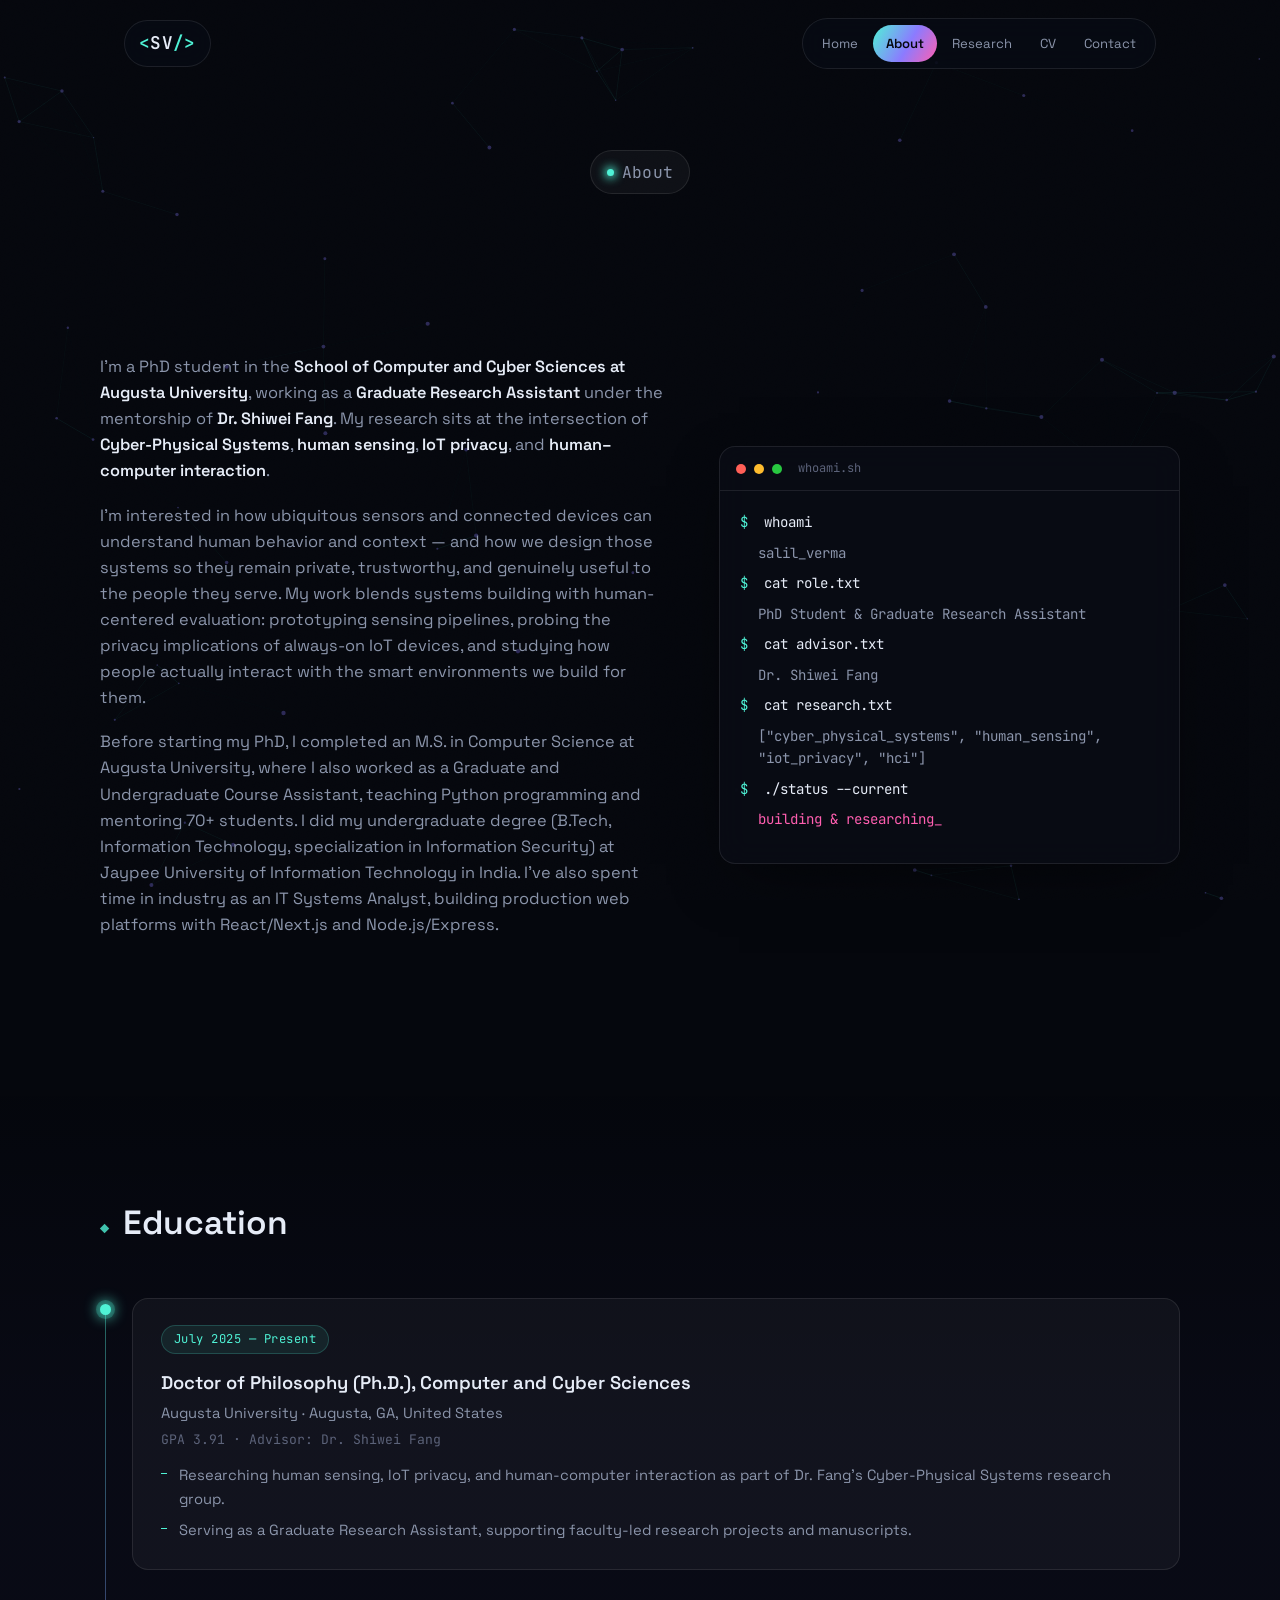
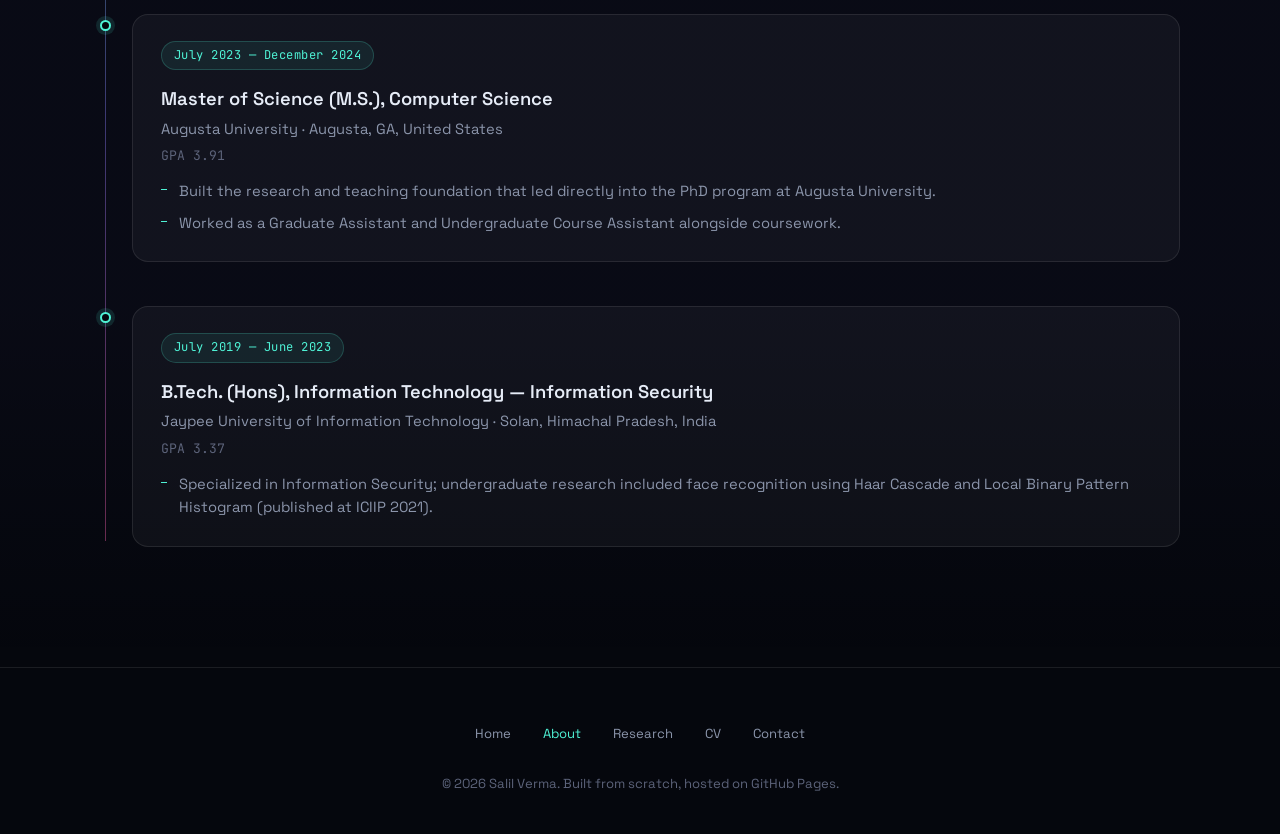
==== commit 25c41d39: "Remove Experience page; add CV placeholder; trim page headers Experience (incl. the Professional Ser" ====
--- a/about.html
+++ b/about.html
@@ -65,8 +65,8 @@
     <ul class="nav-links" id="nav-links">
       <li><a href="index.html">Home</a></li>
       <li><a href="about.html" class="active">About</a></li>
-      <li><a href="experience.html">Experience</a></li>
       <li><a href="research.html">Research</a></li>
+      <li><a href="cv.html">CV</a></li>
       <li><a href="contact.html">Contact</a></li>
     </ul>
   </nav>
@@ -79,11 +79,6 @@
       <p class="hero-eyebrow reveal">
         <span class="dot-live" aria-hidden="true"></span>
         About
-      </p>
-      <h1 class="reveal">Hi, I'm Salil</h1>
-      <p class="reveal">
-        PhD student, Graduate Research Assistant, and builder of things that sense, secure,
-        and connect the physical and digital worlds.
       </p>
     </div>
   </section>
@@ -114,9 +109,6 @@
             in industry as an IT Systems Analyst, building production web platforms with React/Next.js and
             Node.js/Express.
           </p>
-          <div class="hero-actions" style="justify-content:flex-start; margin-top: 8px;">
-            <a class="btn btn-ghost" href="experience.html">Experience</a>
-          </div>
         </div>
         <div class="about-terminal reveal" aria-hidden="true">
           <div class="terminal">
@@ -156,7 +148,7 @@
             <p class="timeline-meta">GPA 3.91 &middot; Advisor: Dr. Shiwei Fang</p>
             <ul>
               <li>Researching human sensing, IoT privacy, and human-computer interaction as part of Dr. Fang's Cyber-Physical Systems research group.</li>
-              <li>Serving as a Graduate Research Assistant &mdash; see <a href="experience.html" class="pub-doi">Experience</a> for details.</li>
+              <li>Serving as a Graduate Research Assistant, supporting faculty-led research projects and manuscripts.</li>
             </ul>
           </div>
         </div>
@@ -198,8 +190,8 @@
   <nav class="footer-links" aria-label="Footer">
     <a href="index.html">Home</a>
     <a href="about.html" class="active">About</a>
-    <a href="experience.html">Experience</a>
     <a href="research.html">Research</a>
+    <a href="cv.html">CV</a>
     <a href="contact.html">Contact</a>
   </nav>
   <p>&copy; <span id="year"></span> Salil Verma. Built from scratch, hosted on GitHub Pages.</p>
--- a/assets/css/style.css
+++ b/assets/css/style.css
@@ -484,6 +484,31 @@
 .card h3 { font-size: 1.1rem; font-weight: 600; margin-bottom: 10px; }
 .card p { color: var(--text-dim); font-size: 0.94rem; }
 
+/* ---------- cv ---------- */
+.cv-panel {
+  max-width: 520px;
+  margin: 0 auto;
+  text-align: center;
+  padding: 56px 40px;
+  border-radius: 20px;
+  background: var(--surface);
+  border: 1px solid var(--surface-border);
+}
+.cv-panel-icon {
+  width: 56px; height: 56px;
+  margin: 0 auto 24px;
+  display: grid; place-items: center;
+  border-radius: 14px;
+  color: var(--cyan);
+  background: linear-gradient(135deg, rgba(79, 243, 214, 0.12), rgba(139, 123, 255, 0.12));
+  border: 1px solid rgba(79, 243, 214, 0.2);
+}
+.cv-panel-icon svg { width: 28px; height: 28px; }
+.cv-panel-text { font-size: 1.05rem; font-weight: 600; margin-bottom: 10px; }
+.cv-panel-sub { color: var(--text-dim); font-size: 0.92rem; }
+.cv-panel-sub a { color: var(--cyan); }
+.cv-panel-sub a:hover { text-decoration: underline; }
+
 /* ---------- contact ---------- */
 .contact-grid { text-align: center; }
 .contact-lead {
@@ -542,11 +567,11 @@
 
 /* ---------- page hero (sub-pages) ---------- */
 .page-hero {
-  padding: 150px 24px 70px;
+  padding: 150px 24px 40px;
   text-align: center;
 }
 .page-hero-inner { max-width: 720px; margin: 0 auto; }
-.page-hero .hero-eyebrow { margin-bottom: 22px; }
+.page-hero .hero-eyebrow { margin-bottom: 0; }
 .page-hero h1 {
   font-size: clamp(2rem, 5vw, 3.2rem);
   font-weight: 700;
@@ -671,44 +696,6 @@
 }
 .pub-intro p { color: var(--text-dim); flex: 1; min-width: 240px; }
 
-.pub-doi { font-size: 0.82rem; color: var(--cyan); }
-.pub-doi:hover { text-decoration: underline; }
-
-/* ---------- services ---------- */
-.service-list { display: flex; flex-direction: column; gap: 18px; }
-.service-card {
-  display: flex;
-  gap: 20px;
-  padding: 28px;
-  border-radius: var(--radius);
-  background: var(--surface);
-  border: 1px solid var(--surface-border);
-}
-.service-icon {
-  flex-shrink: 0;
-  width: 46px; height: 46px;
-  display: grid; place-items: center;
-  border-radius: 12px;
-  color: var(--cyan);
-  background: linear-gradient(135deg, rgba(79, 243, 214, 0.12), rgba(139, 123, 255, 0.12));
-  border: 1px solid rgba(79, 243, 214, 0.2);
-}
-.service-icon svg { width: 22px; height: 22px; }
-.service-body h3 { font-size: 1.05rem; font-weight: 600; margin-bottom: 6px; }
-.service-body p { color: var(--text-dim); font-size: 0.92rem; margin-bottom: 10px; }
-.service-tag {
-  display: inline-block;
-  font-family: var(--font-mono);
-  font-size: 0.72rem;
-  color: var(--text-dimmer);
-  padding: 3px 10px;
-  border-radius: 999px;
-  border: 1px solid var(--surface-border);
-  margin-right: 8px;
-}
-.service-link { color: var(--cyan); font-size: 0.88rem; }
-.service-link:hover { text-decoration: underline; }
-
 /* ---------- reveal animation ---------- */
 .reveal {
   opacity: 0;
@@ -722,7 +709,6 @@
 @media (max-width: 860px) {
   .about-grid { grid-template-columns: 1fr; }
   .card-grid { grid-template-columns: 1fr; }
-  .service-card { flex-direction: column; }
 
   .hero-grid {
     grid-template-columns: 1fr;
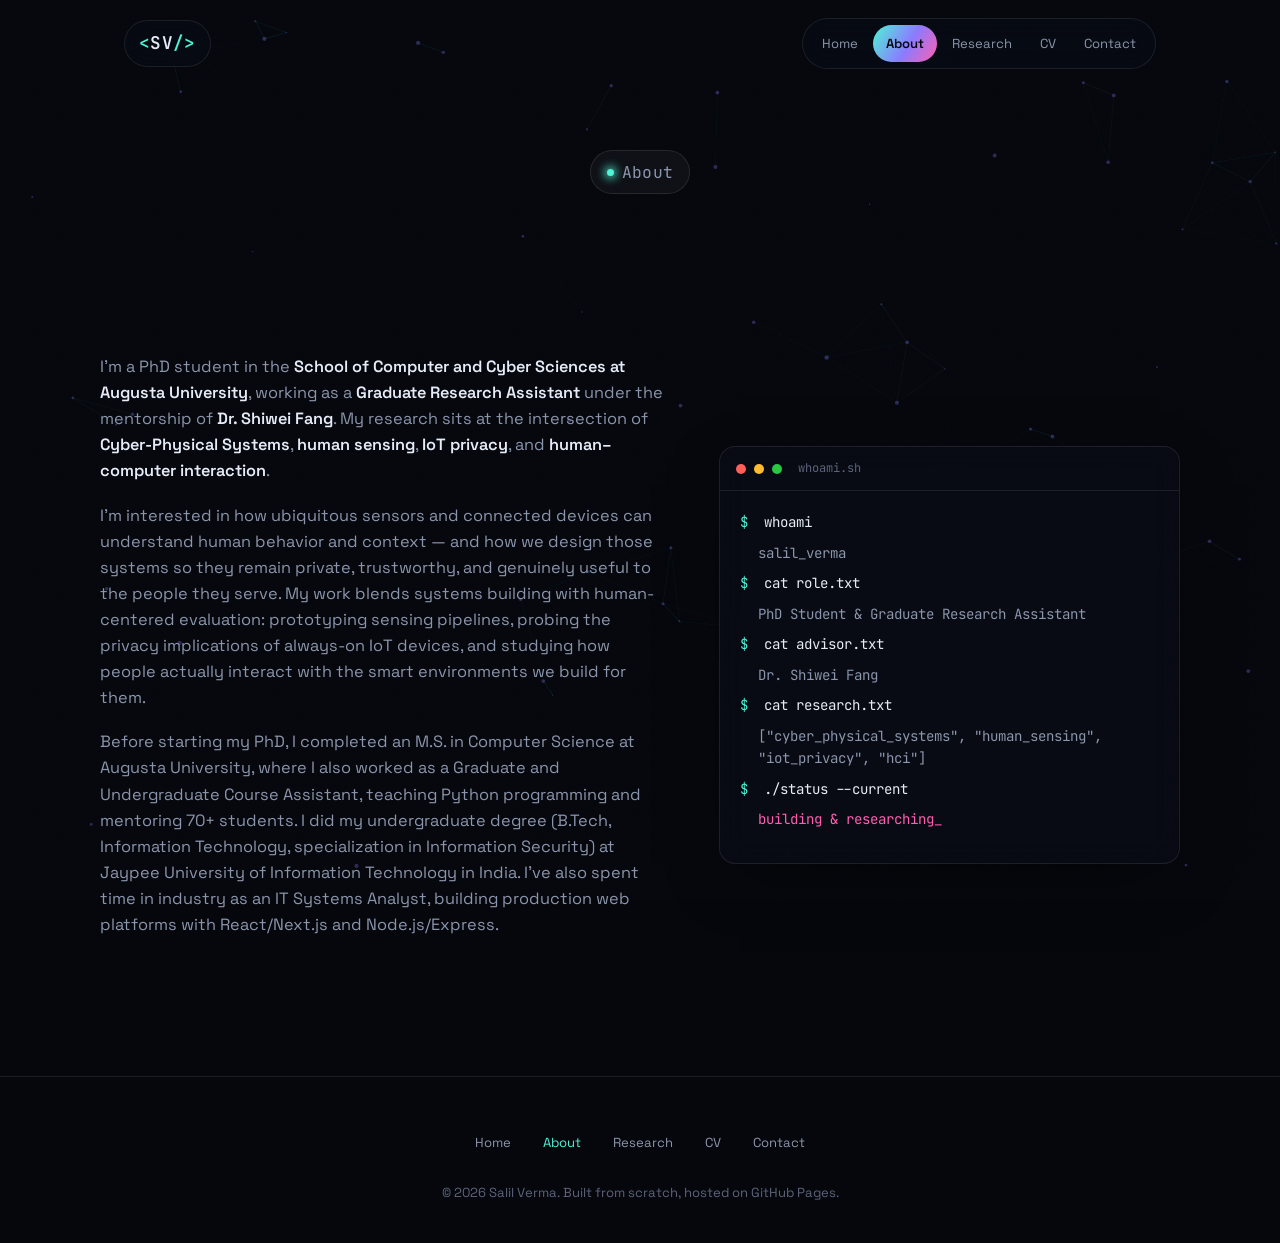
==== commit 678cedb4: "Remove Education section and homepage Explore hub; fix card stretch Education timeline is dropped fr" ====
--- a/about.html
+++ b/about.html
@@ -4,7 +4,7 @@
 <meta charset="UTF-8">
 <meta name="viewport" content="width=device-width, initial-scale=1.0, viewport-fit=cover">
 <title>About Salil Verma — PhD Student, Augusta University</title>
-<meta name="description" content="About Salil Verma, PhD student and Graduate Research Assistant at the School of Computer and Cyber Sciences, Augusta University: background, research focus, and education (PhD, M.S., B.Tech).">
+<meta name="description" content="About Salil Verma, PhD student and Graduate Research Assistant at the School of Computer and Cyber Sciences, Augusta University, working on human sensing, IoT privacy, and HCI under Dr. Shiwei Fang.">
 <meta name="author" content="Salil Verma">
 <meta name="robots" content="index, follow">
 <link rel="canonical" href="https://salil5911.github.io/Personal_Web/about.html">
@@ -134,56 +134,6 @@
     </div>
   </section>
 
-  <section class="section section-alt">
-    <div class="section-inner">
-      <h2 class="section-title reveal"><span class="tag-num">&#9670;</span> Education</h2>
-      <div class="timeline">
-
-        <div class="timeline-item is-current reveal">
-          <span class="timeline-dot" aria-hidden="true"></span>
-          <div class="timeline-card">
-            <span class="timeline-date">July 2025 — Present</span>
-            <h3>Doctor of Philosophy (Ph.D.), Computer and Cyber Sciences</h3>
-            <p class="timeline-org">Augusta University &middot; Augusta, GA, United States</p>
-            <p class="timeline-meta">GPA 3.91 &middot; Advisor: Dr. Shiwei Fang</p>
-            <ul>
-              <li>Researching human sensing, IoT privacy, and human-computer interaction as part of Dr. Fang's Cyber-Physical Systems research group.</li>
-              <li>Serving as a Graduate Research Assistant, supporting faculty-led research projects and manuscripts.</li>
-            </ul>
-          </div>
-        </div>
-
-        <div class="timeline-item reveal">
-          <span class="timeline-dot" aria-hidden="true"></span>
-          <div class="timeline-card">
-            <span class="timeline-date">July 2023 — December 2024</span>
-            <h3>Master of Science (M.S.), Computer Science</h3>
-            <p class="timeline-org">Augusta University &middot; Augusta, GA, United States</p>
-            <p class="timeline-meta">GPA 3.91</p>
-            <ul>
-              <li>Built the research and teaching foundation that led directly into the PhD program at Augusta University.</li>
-              <li>Worked as a Graduate Assistant and Undergraduate Course Assistant alongside coursework.</li>
-            </ul>
-          </div>
-        </div>
-
-        <div class="timeline-item reveal">
-          <span class="timeline-dot" aria-hidden="true"></span>
-          <div class="timeline-card">
-            <span class="timeline-date">July 2019 — June 2023</span>
-            <h3>B.Tech. (Hons), Information Technology &mdash; Information Security</h3>
-            <p class="timeline-org">Jaypee University of Information Technology &middot; Solan, Himachal Pradesh, India</p>
-            <p class="timeline-meta">GPA 3.37</p>
-            <ul>
-              <li>Specialized in Information Security; undergraduate research included face recognition using Haar Cascade and Local Binary Pattern Histogram (published at ICIIP 2021).</li>
-            </ul>
-          </div>
-        </div>
-
-      </div>
-    </div>
-  </section>
-
 </main>
 
 <footer class="site-footer">
--- a/assets/css/style.css
+++ b/assets/css/style.css
@@ -388,28 +388,6 @@
 .hero-social a svg { width: 18px; height: 18px; }
 .hero-social a:hover { color: var(--cyan); border-color: var(--cyan); transform: translateY(-3px); }
 
-.scroll-cue {
-  position: absolute;
-  bottom: 36px;
-  left: 50%;
-  transform: translateX(-50%);
-  display: flex;
-  flex-direction: column;
-  align-items: center;
-  gap: 10px;
-  color: var(--text-dimmer);
-  font-family: var(--font-mono);
-  font-size: 0.7rem;
-  letter-spacing: 0.15em;
-  text-transform: uppercase;
-}
-.scroll-cue-line {
-  width: 1px; height: 34px;
-  background: linear-gradient(var(--cyan), transparent);
-  animation: scrollcue 2s ease-in-out infinite;
-}
-@keyframes scrollcue { 0% { opacity: 0.2; } 50% { opacity: 1; } 100% { opacity: 0.2; } }
-
 /* ---------- about ---------- */
 .about-grid {
   display: grid;
@@ -457,6 +435,7 @@
   display: grid;
   grid-template-columns: repeat(3, 1fr);
   gap: 24px;
+  align-items: start;
 }
 .card {
   padding: 32px 26px;
@@ -583,102 +562,6 @@
   font-size: 1.02rem;
   max-width: 600px;
   margin: 0 auto;
-}
-
-/* ---------- explore hub grid (home) ---------- */
-.explore-grid {
-  display: grid;
-  grid-template-columns: repeat(2, 1fr);
-  gap: 20px;
-  max-width: 760px;
-  margin: 0 auto;
-}
-.explore-card {
-  display: flex;
-  flex-direction: column;
-  gap: 10px;
-  padding: 26px;
-  border-radius: var(--radius);
-  background: var(--surface);
-  border: 1px solid var(--surface-border);
-  transition: transform 0.3s ease, border-color 0.3s ease, background 0.3s ease;
-}
-.explore-card:hover { transform: translateY(-6px); border-color: rgba(79, 243, 214, 0.35); background: rgba(255, 255, 255, 0.06); }
-.explore-card-top { display: flex; align-items: center; justify-content: space-between; }
-.explore-card-icon {
-  width: 40px; height: 40px;
-  display: grid; place-items: center;
-  border-radius: 10px;
-  color: var(--cyan);
-  background: linear-gradient(135deg, rgba(79, 243, 214, 0.12), rgba(139, 123, 255, 0.12));
-  border: 1px solid rgba(79, 243, 214, 0.2);
-}
-.explore-card-icon svg { width: 20px; height: 20px; }
-.explore-card-arrow { color: var(--text-dimmer); transition: transform 0.25s ease, color 0.25s ease; }
-.explore-card-arrow svg { width: 18px; height: 18px; }
-.explore-card:hover .explore-card-arrow { color: var(--cyan); transform: translate(3px, -3px); }
-.explore-card h3 { font-size: 1.05rem; font-weight: 600; }
-.explore-card p { color: var(--text-dim); font-size: 0.9rem; }
-
-/* ---------- timeline (education / experience) ---------- */
-.timeline { position: relative; padding-left: 32px; }
-.timeline::before {
-  content: "";
-  position: absolute;
-  left: 5px; top: 6px; bottom: 6px;
-  width: 1px;
-  background: linear-gradient(var(--cyan), var(--violet), var(--pink));
-  opacity: 0.4;
-}
-.timeline-item { position: relative; padding-bottom: 44px; }
-.timeline-item:last-child { padding-bottom: 0; }
-.timeline-dot {
-  position: absolute;
-  left: -32px; top: 6px;
-  width: 11px; height: 11px;
-  border-radius: 50%;
-  background: var(--bg);
-  border: 2px solid var(--cyan);
-  box-shadow: 0 0 0 4px rgba(79, 243, 214, 0.12);
-}
-.timeline-item.is-current .timeline-dot {
-  background: var(--cyan);
-  box-shadow: 0 0 0 4px rgba(79, 243, 214, 0.22), 0 0 14px 2px var(--cyan);
-}
-.timeline-card {
-  padding: 26px 28px;
-  border-radius: var(--radius);
-  background: var(--surface);
-  border: 1px solid var(--surface-border);
-}
-.timeline-date {
-  display: inline-block;
-  font-family: var(--font-mono);
-  font-size: 0.76rem;
-  letter-spacing: 0.04em;
-  color: var(--cyan);
-  padding: 4px 12px;
-  border-radius: 999px;
-  background: rgba(79, 243, 214, 0.08);
-  border: 1px solid rgba(79, 243, 214, 0.2);
-  margin-bottom: 14px;
-}
-.timeline-card h3 { font-size: 1.15rem; font-weight: 600; margin-bottom: 4px; }
-.timeline-org { color: var(--text-dim); font-size: 0.92rem; margin-bottom: 4px; }
-.timeline-meta { color: var(--text-dimmer); font-size: 0.82rem; margin-bottom: 14px; font-family: var(--font-mono); }
-.timeline-card ul { display: flex; flex-direction: column; gap: 8px; }
-.timeline-card li {
-  color: var(--text-dim);
-  font-size: 0.92rem;
-  padding-left: 18px;
-  position: relative;
-}
-.timeline-card li::before {
-  content: "";
-  position: absolute;
-  left: 0; top: 0.6em;
-  width: 6px; height: 1px;
-  background: var(--cyan);
 }
 
 /* ---------- publications ---------- */
@@ -720,12 +603,6 @@
   .hero-copy .hero-actions,
   .hero-copy .hero-social { justify-content: center; }
   .portrait-wrap { margin: 0 auto 12px; }
-}
-
-@media (max-width: 520px) {
-  .explore-grid { grid-template-columns: 1fr; }
-  .timeline { padding-left: 24px; }
-  .timeline-dot { left: -24px; }
 }
 
 @media (max-width: 1040px) {
